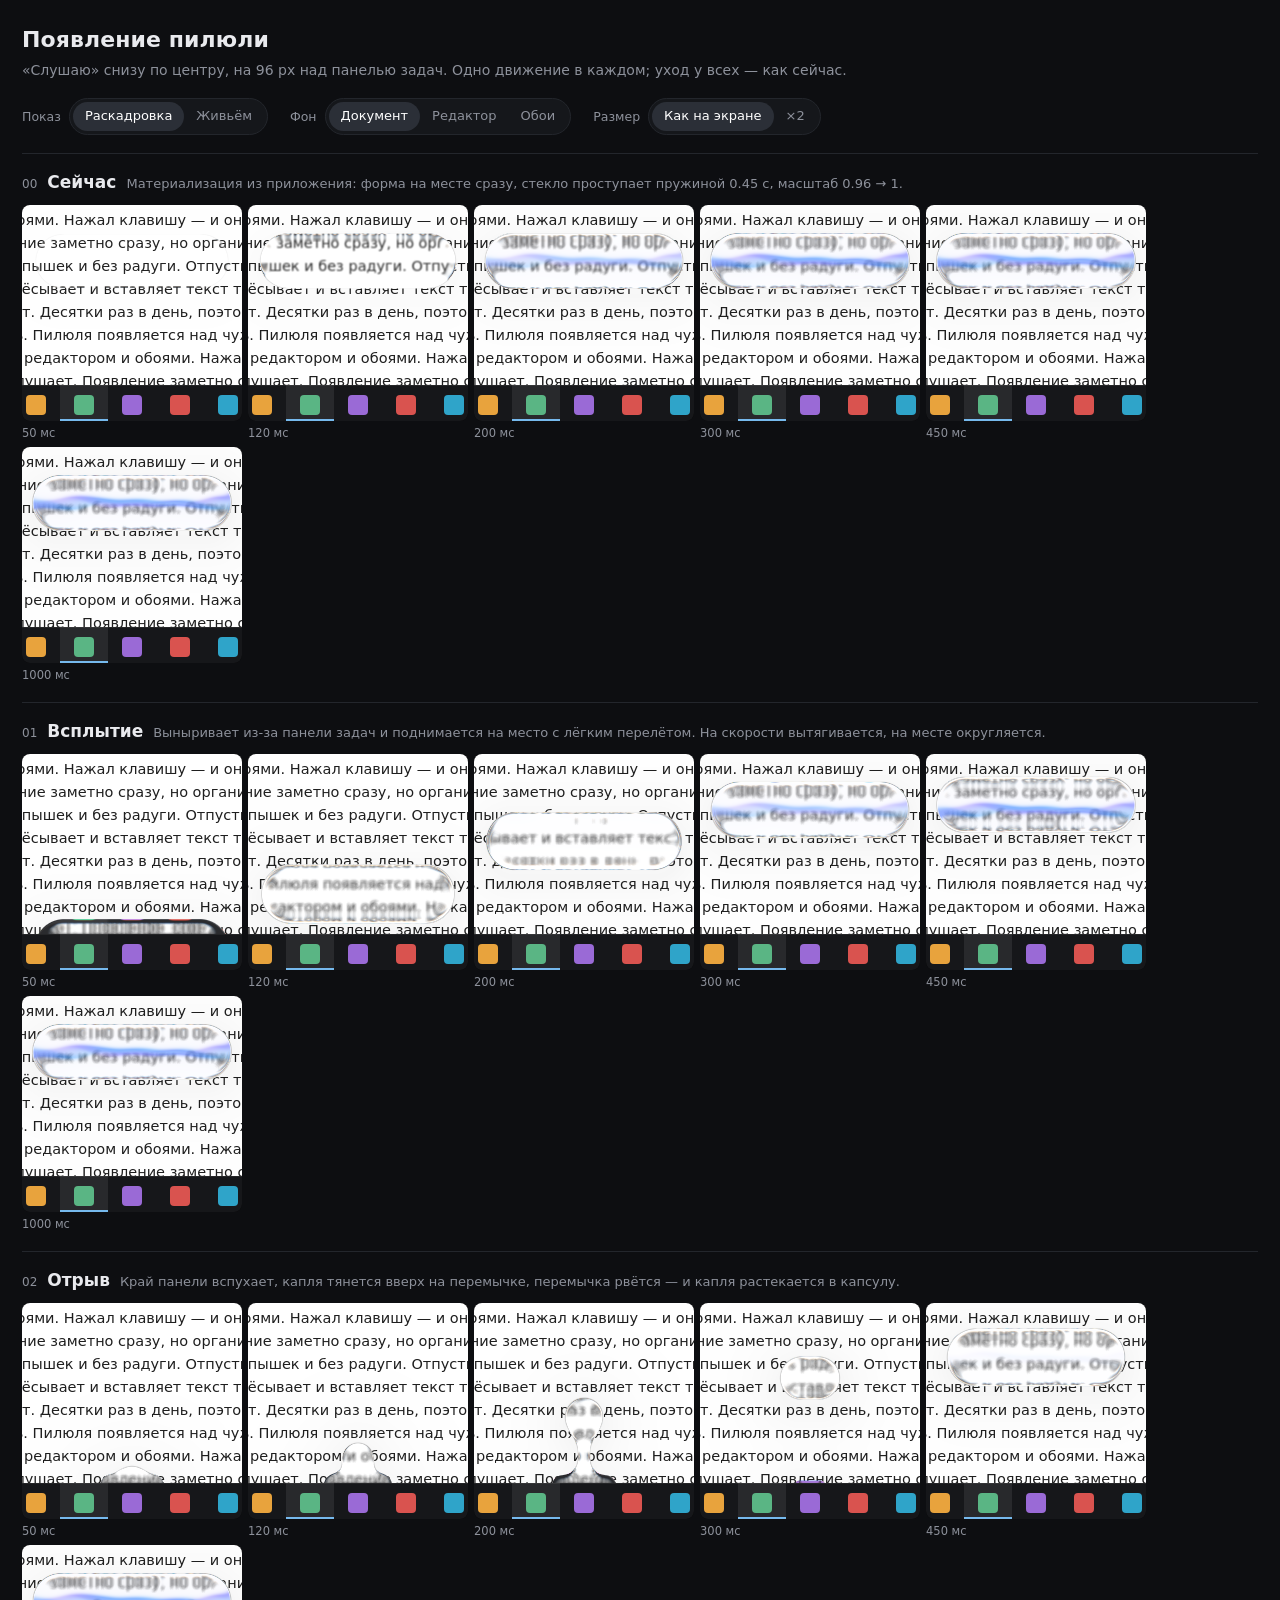
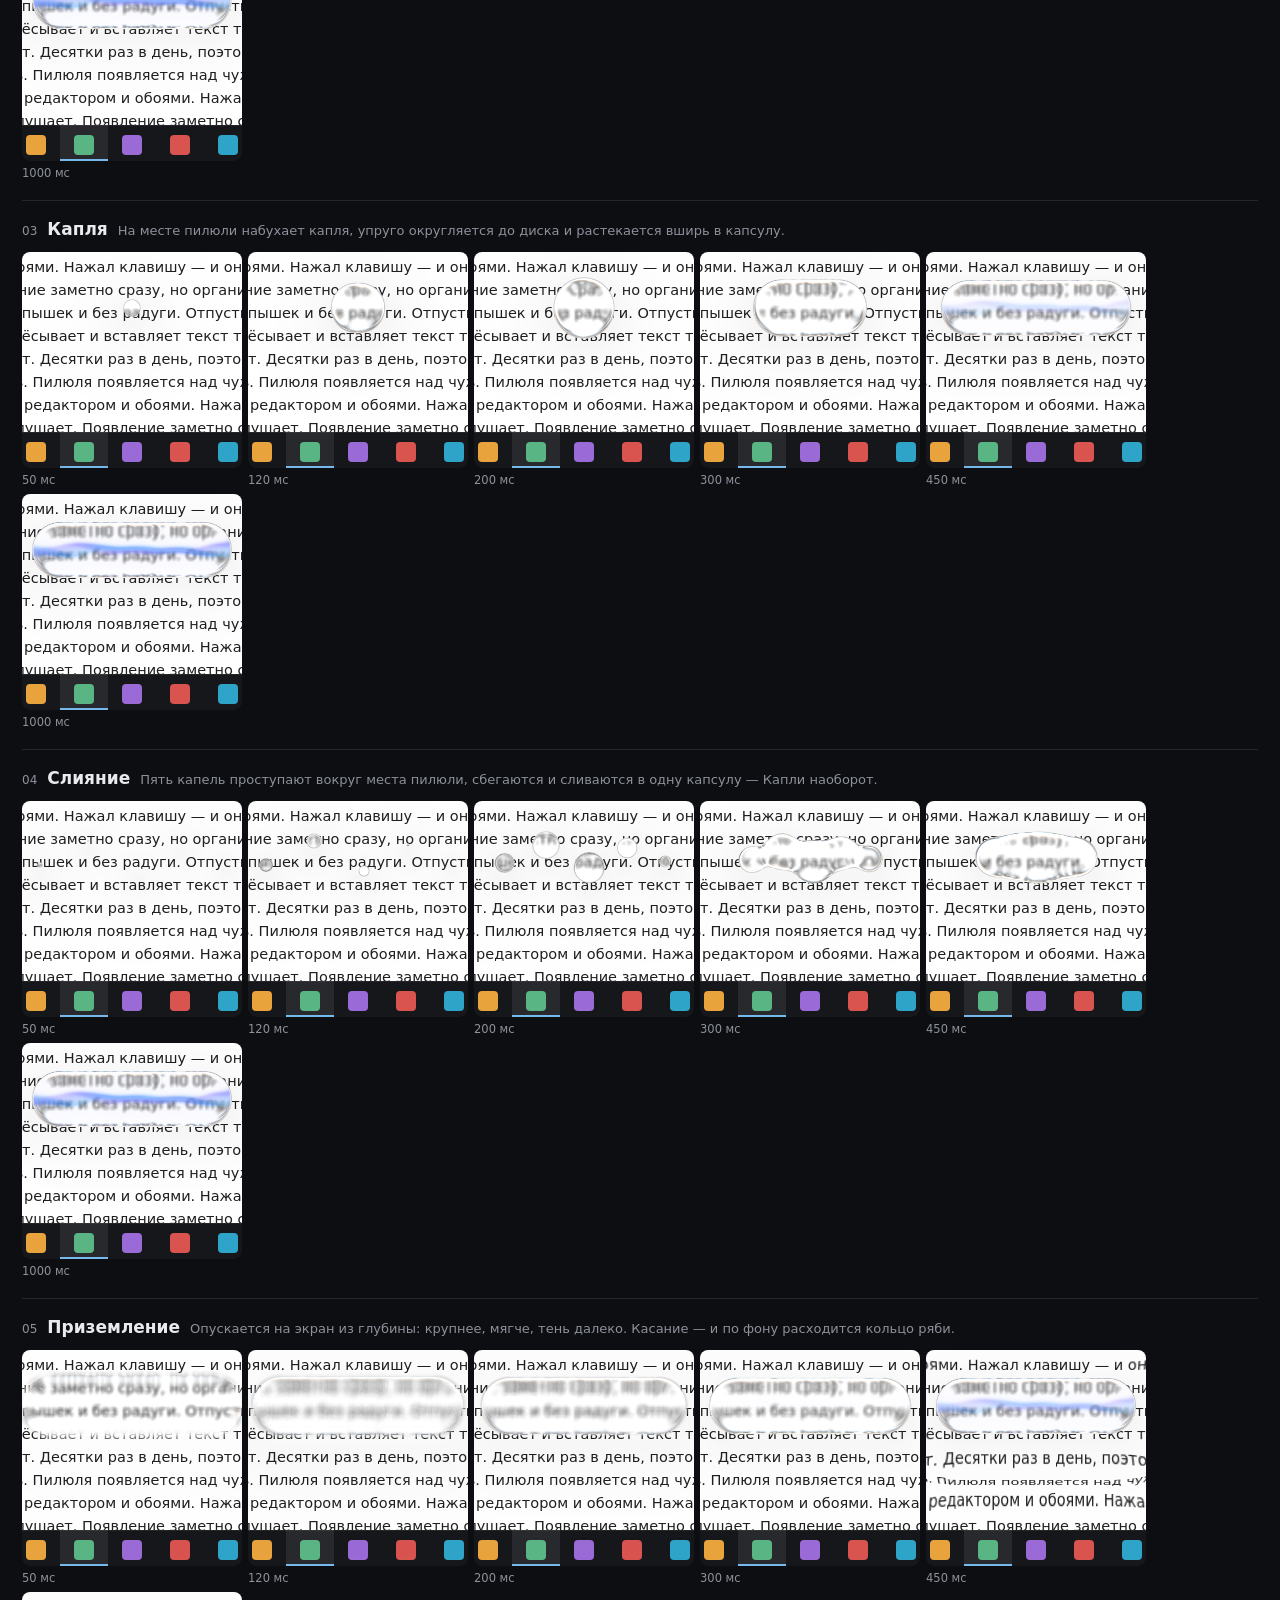
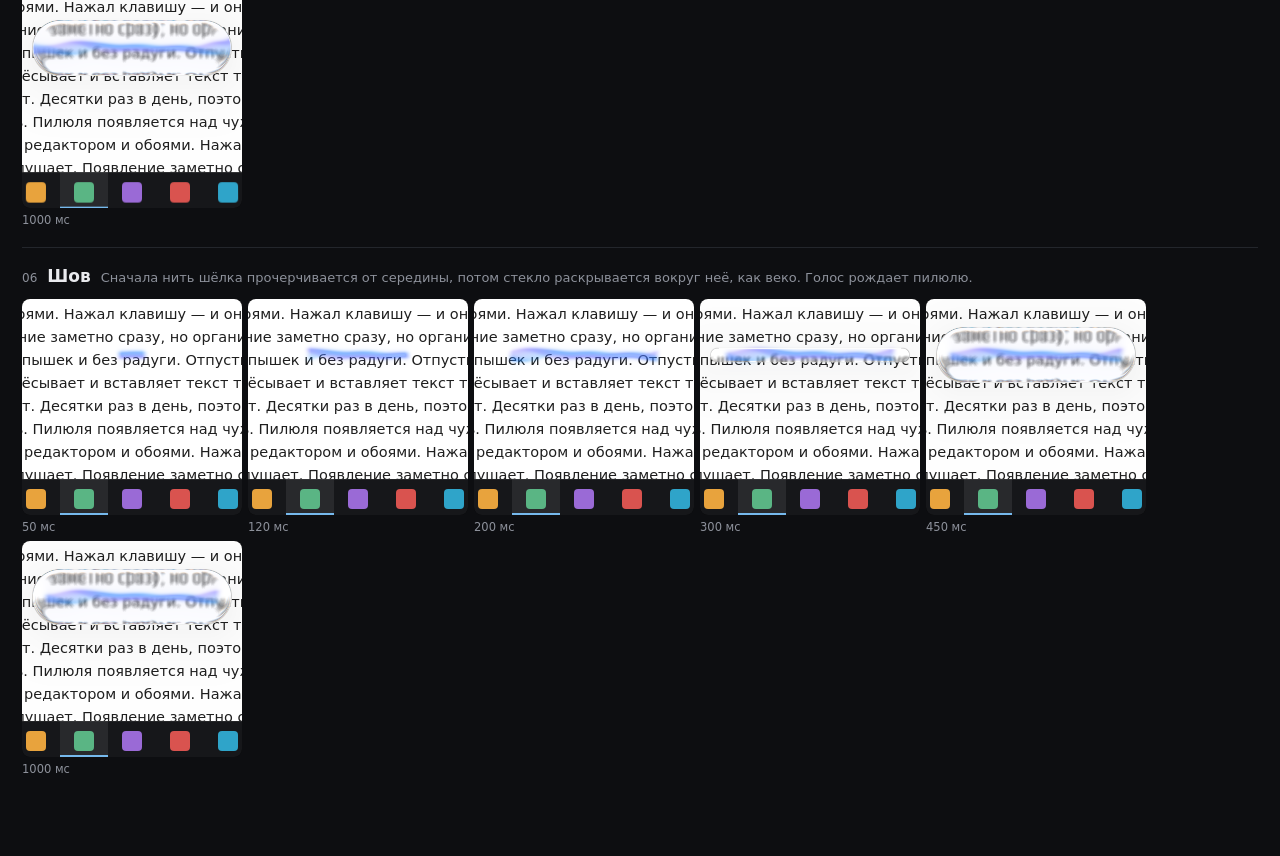
==== design/glass/birth/index.html @ 69b3b40e "Лаборатория: появление пилюли — шесть вариантов против материализации - design/glass/birth: раскадро" ====
<!doctype html>
<html lang="ru">
<head>
<meta charset="utf-8">
<meta name="viewport" content="width=device-width, initial-scale=1">
<title>Появление пилюли</title>
<style>
  :root {
    --bg: #0d0e11;
    --panel: #15171b;
    --line: #23262c;
    --text: #e9eaee;
    --muted: #8d919b;
    --accent: #ffffff;
  }
  * { box-sizing: border-box; }
  html, body { margin: 0; background: var(--bg); color: var(--text); }
  body { font: 14px/1.45 "Segoe UI Variable Text", "Segoe UI", system-ui, -apple-system, sans-serif; padding: 24px 22px 60px; }
  header { display: flex; flex-wrap: wrap; align-items: flex-end; justify-content: space-between; gap: 18px 32px; margin-bottom: 18px; }
  h1 { margin: 0; font-size: 22px; font-weight: 600; letter-spacing: 0.1px; }
  header p { margin: 4px 0 0; color: var(--muted); }
  .controls { display: flex; flex-wrap: wrap; gap: 10px 22px; }
  .seg { display: inline-flex; align-items: center; gap: 8px; color: var(--muted); }
  .seg > span { font-size: 12.5px; }
  .seg .opts { display: inline-flex; background: var(--panel); border: 1px solid var(--line); border-radius: 999px; padding: 3px; }
  .seg button {
    all: unset; cursor: pointer; padding: 5px 12px; border-radius: 999px; color: var(--muted); font-size: 13px;
    transition: background 0.15s ease, color 0.15s ease;
  }
  .seg button:hover { color: var(--text); }
  .seg button[aria-pressed="true"] { background: #2b2f37; color: var(--accent); }
  /* Класс задаёт inline-flex и перебивает атрибут hidden — возвращаем ему силу. */
  .seg[hidden] { display: none; }
  .row { padding: 16px 0 18px; border-top: 1px solid var(--line); }
  .meta { display: flex; align-items: baseline; gap: 10px; margin-bottom: 10px; flex-wrap: wrap; }
  .meta .num { color: var(--muted); font-size: 12px; font-variant-numeric: tabular-nums; }
  .meta h2 { margin: 0; font-size: 17px; font-weight: 600; }
  .meta p { margin: 0; color: var(--muted); font-size: 13px; }
  .frames { display: flex; flex-wrap: wrap; gap: 6px; }
  .frame { display: flex; flex-direction: column; gap: 4px; }
  .frame span { color: var(--muted); font-size: 11.5px; font-variant-numeric: tabular-nums; }
  .frame canvas, .live canvas { display: block; border-radius: 8px; background: #000; }
  .live { display: none; }
  body.is-live .live { display: block; }
  body.is-live .frames { display: none; }
  .error { color: #ff8a80; white-space: pre-wrap; font: 12px/1.4 Consolas, monospace; }
</style>
</head>
<body>
<header>
  <div>
    <h1>Появление пилюли</h1>
    <p>«Слушаю» снизу по центру, на 96 px над панелью задач. Одно движение в каждом; уход у всех — как сейчас.</p>
  </div>
  <div class="controls">
    <div class="seg" data-key="mode"><span>Показ</span><div class="opts">
      <button data-value="film">Раскадровка</button><button data-value="live">Живьём</button>
    </div></div>
    <div class="seg" data-key="speed"><span>Скорость</span><div class="opts">
      <button data-value="1">Как есть</button><button data-value="0.25">×¼</button>
    </div></div>
    <div class="seg" data-key="scene"><span>Фон</span><div class="opts">
      <button data-value="doc">Документ</button><button data-value="code">Редактор</button><button data-value="photo">Обои</button>
    </div></div>
    <div class="seg" data-key="zoom"><span>Размер</span><div class="opts">
      <button data-value="1">Как на экране</button><button data-value="2">×2</button>
    </div></div>
  </div>
</header>
<main id="rows"></main>
<script src="birth.js"></script>
</body>
</html>
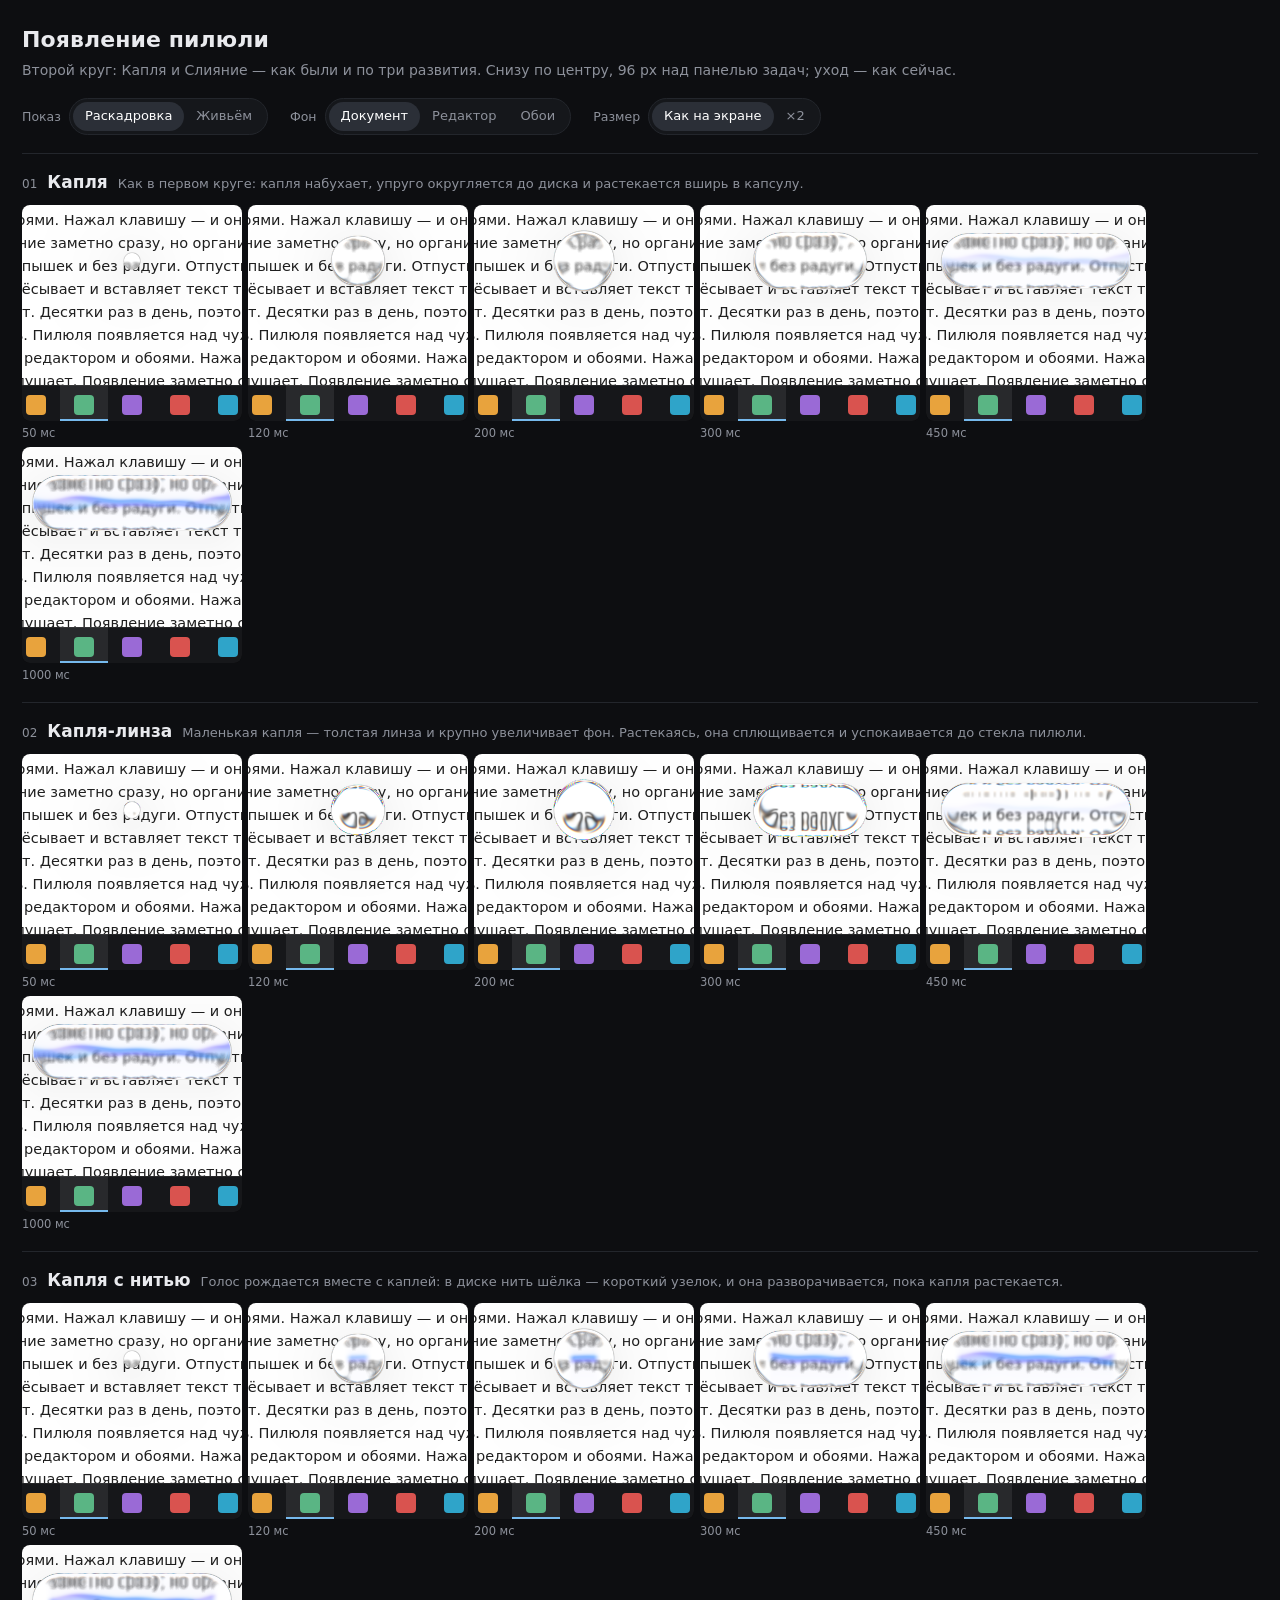
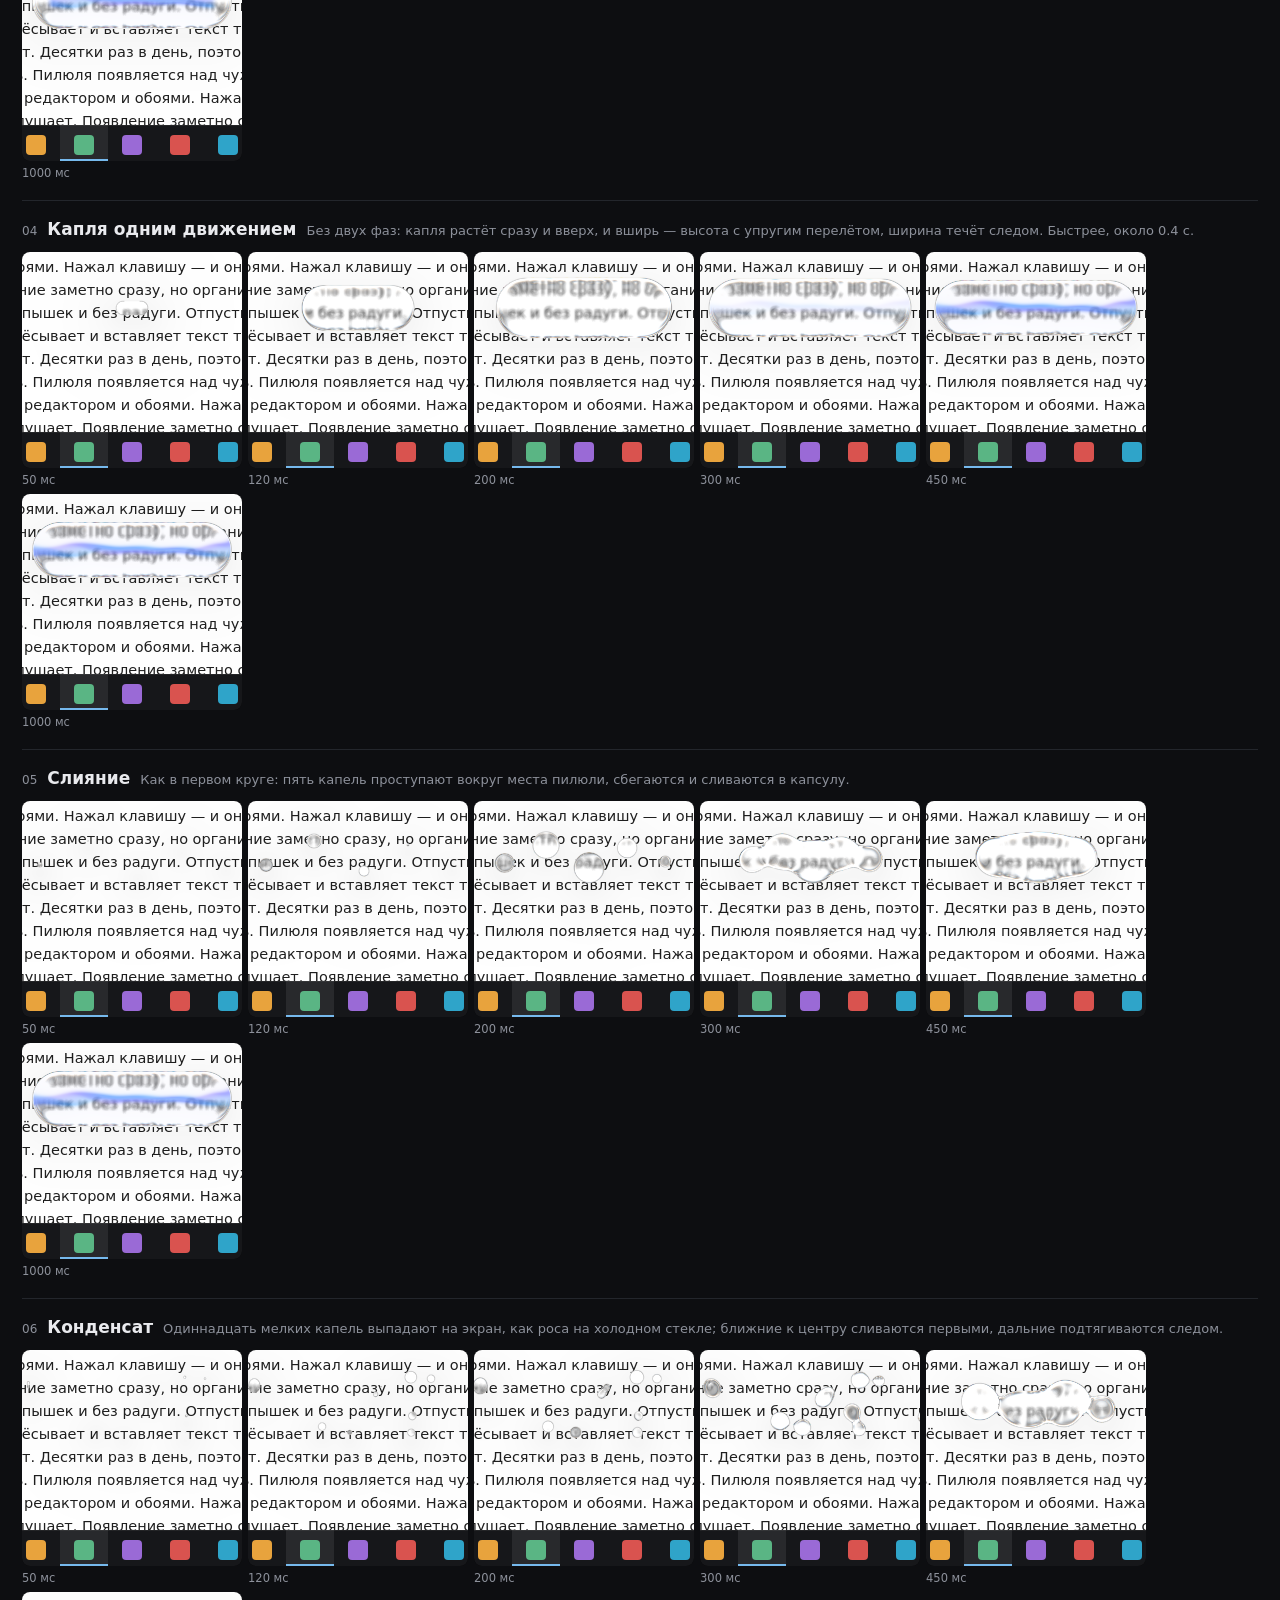
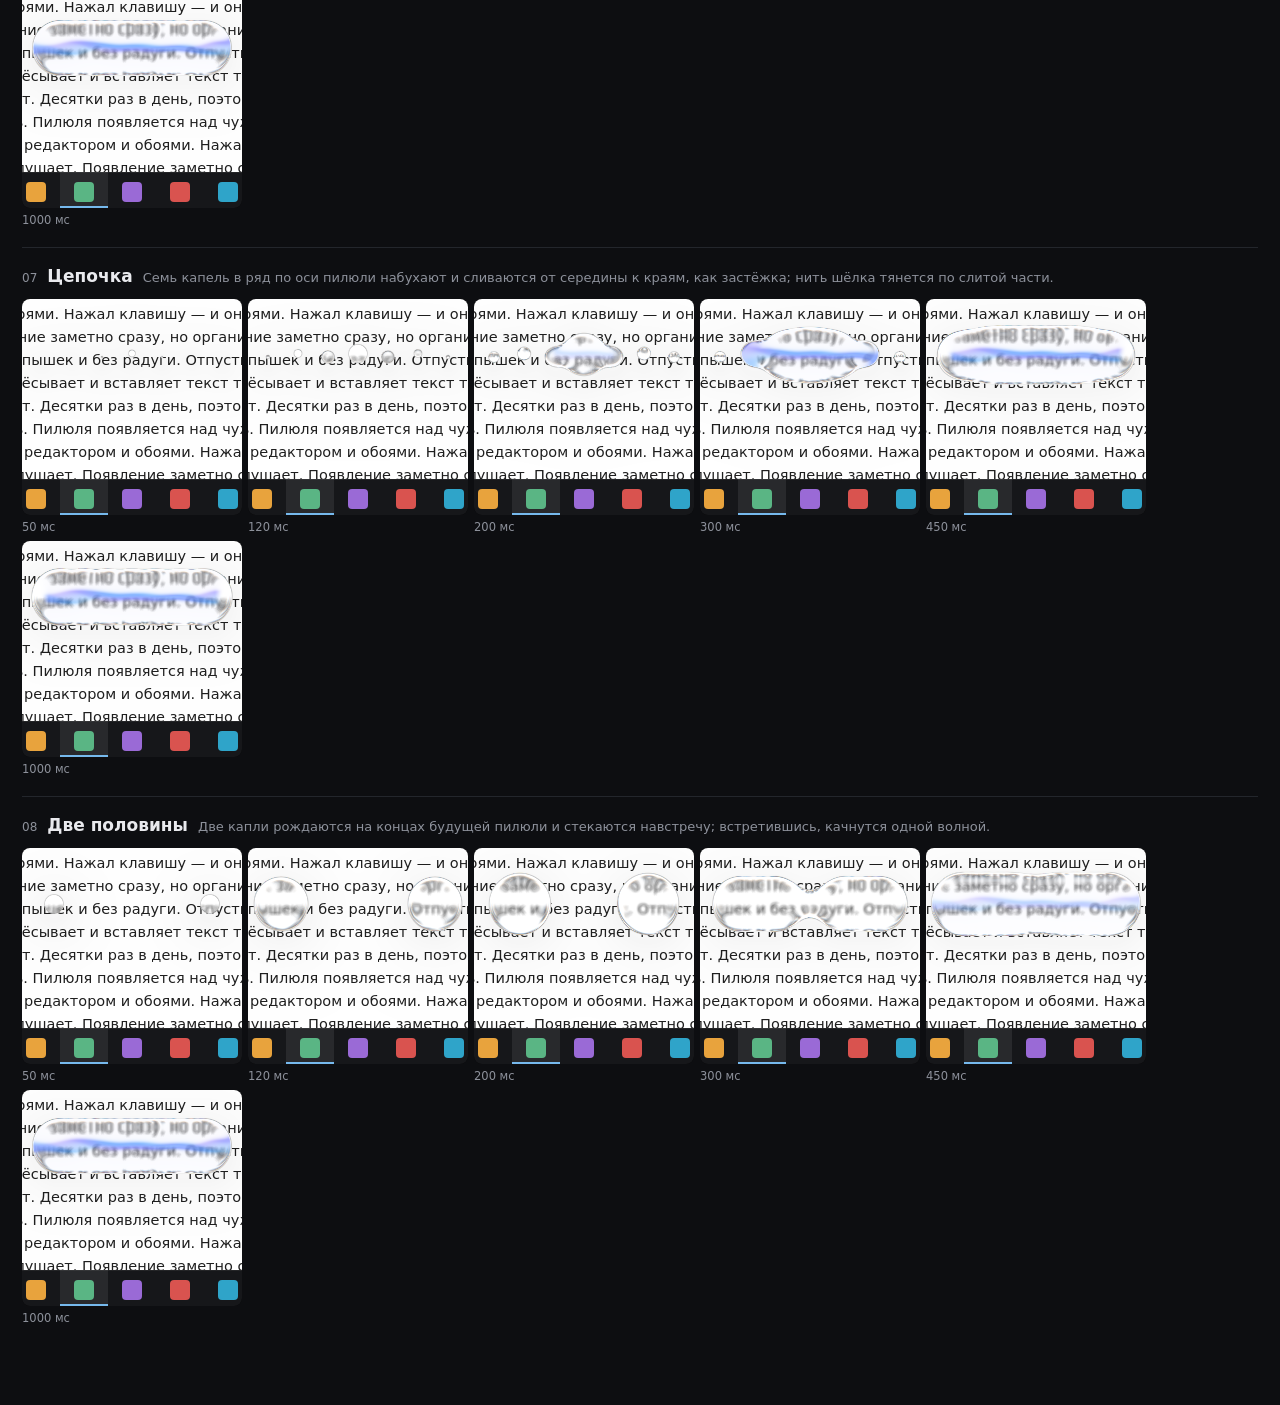
==== commit fd3c38ff: "Лаборатория: второй круг появления — Капля и Слияние с развитиями - Капля: линза, которая сплющивает" ====
--- a/design/glass/birth/index.html
+++ b/design/glass/birth/index.html
@@ -50,7 +50,7 @@
 <header>
   <div>
     <h1>Появление пилюли</h1>
-    <p>«Слушаю» снизу по центру, на 96 px над панелью задач. Одно движение в каждом; уход у всех — как сейчас.</p>
+    <p>Второй круг: Капля и Слияние — как были и по три развития. Снизу по центру, 96 px над панелью задач; уход — как сейчас.</p>
   </div>
   <div class="controls">
     <div class="seg" data-key="mode"><span>Показ</span><div class="opts">
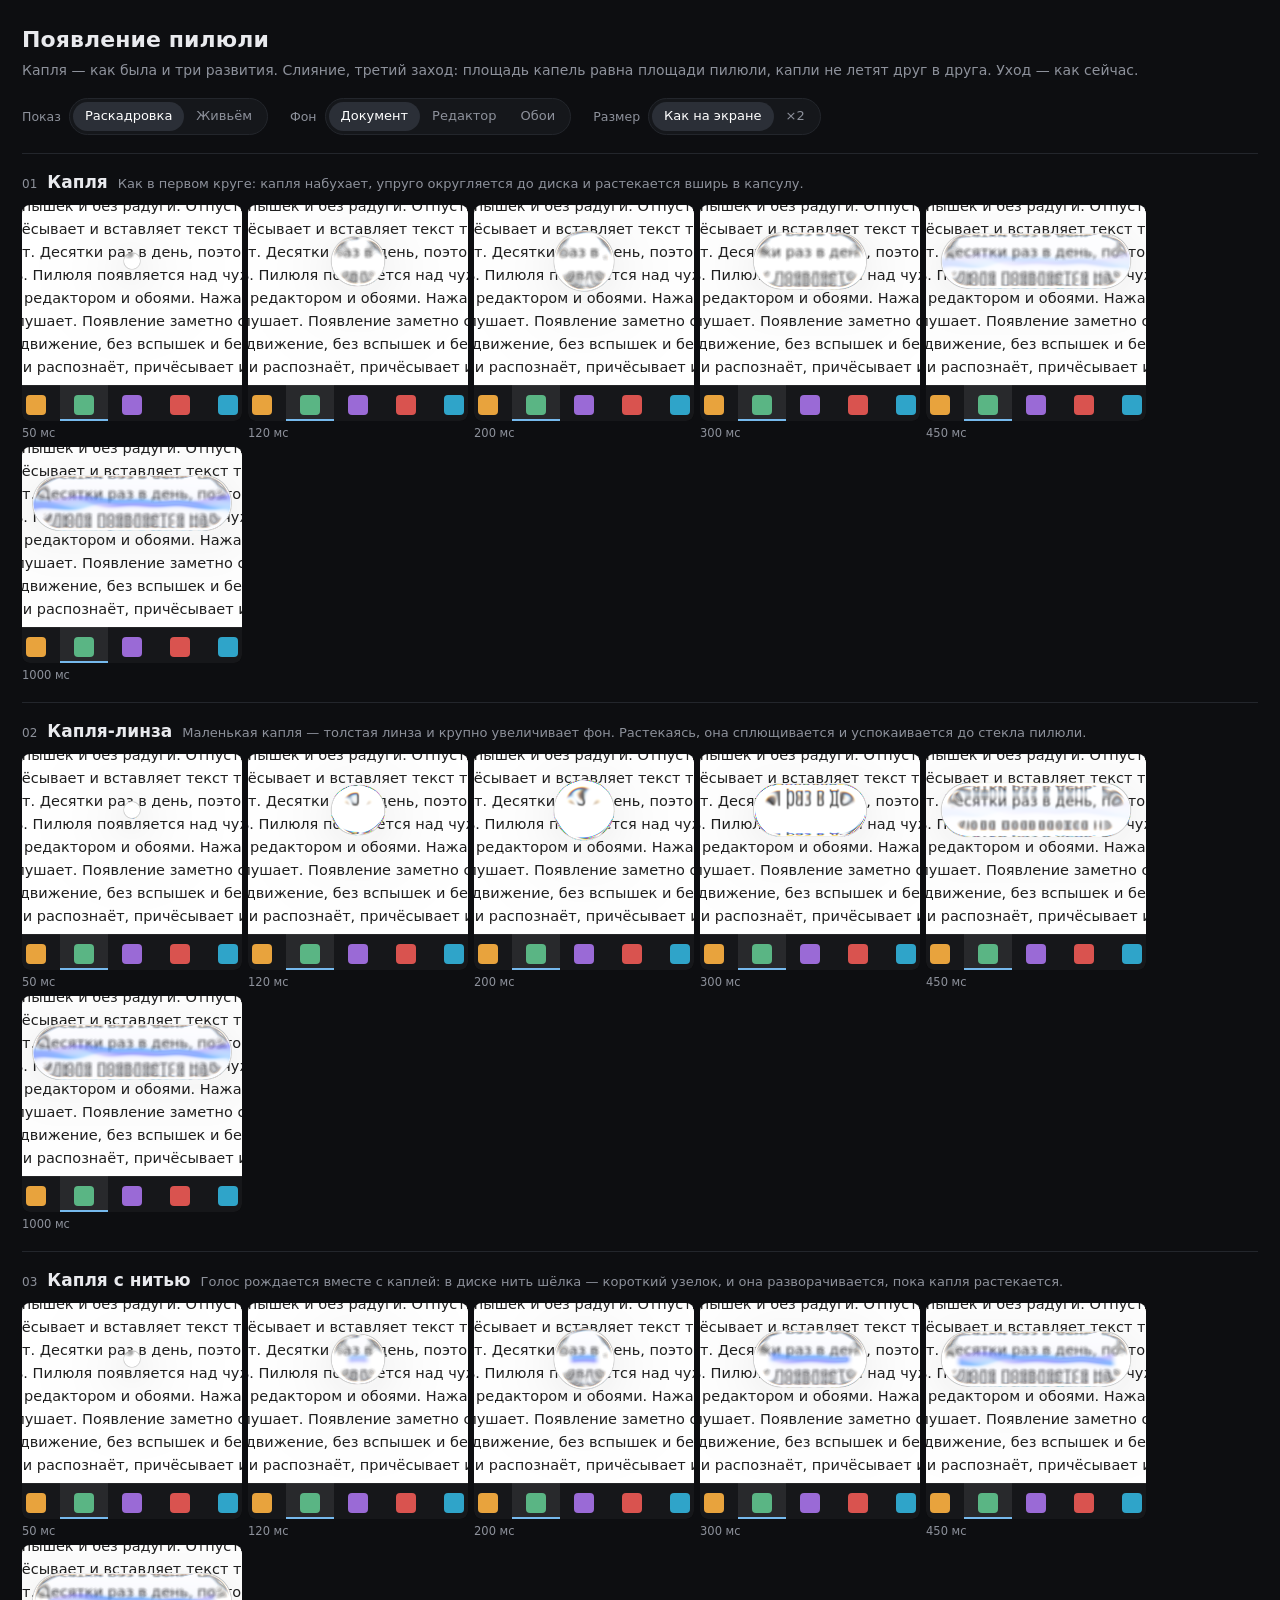
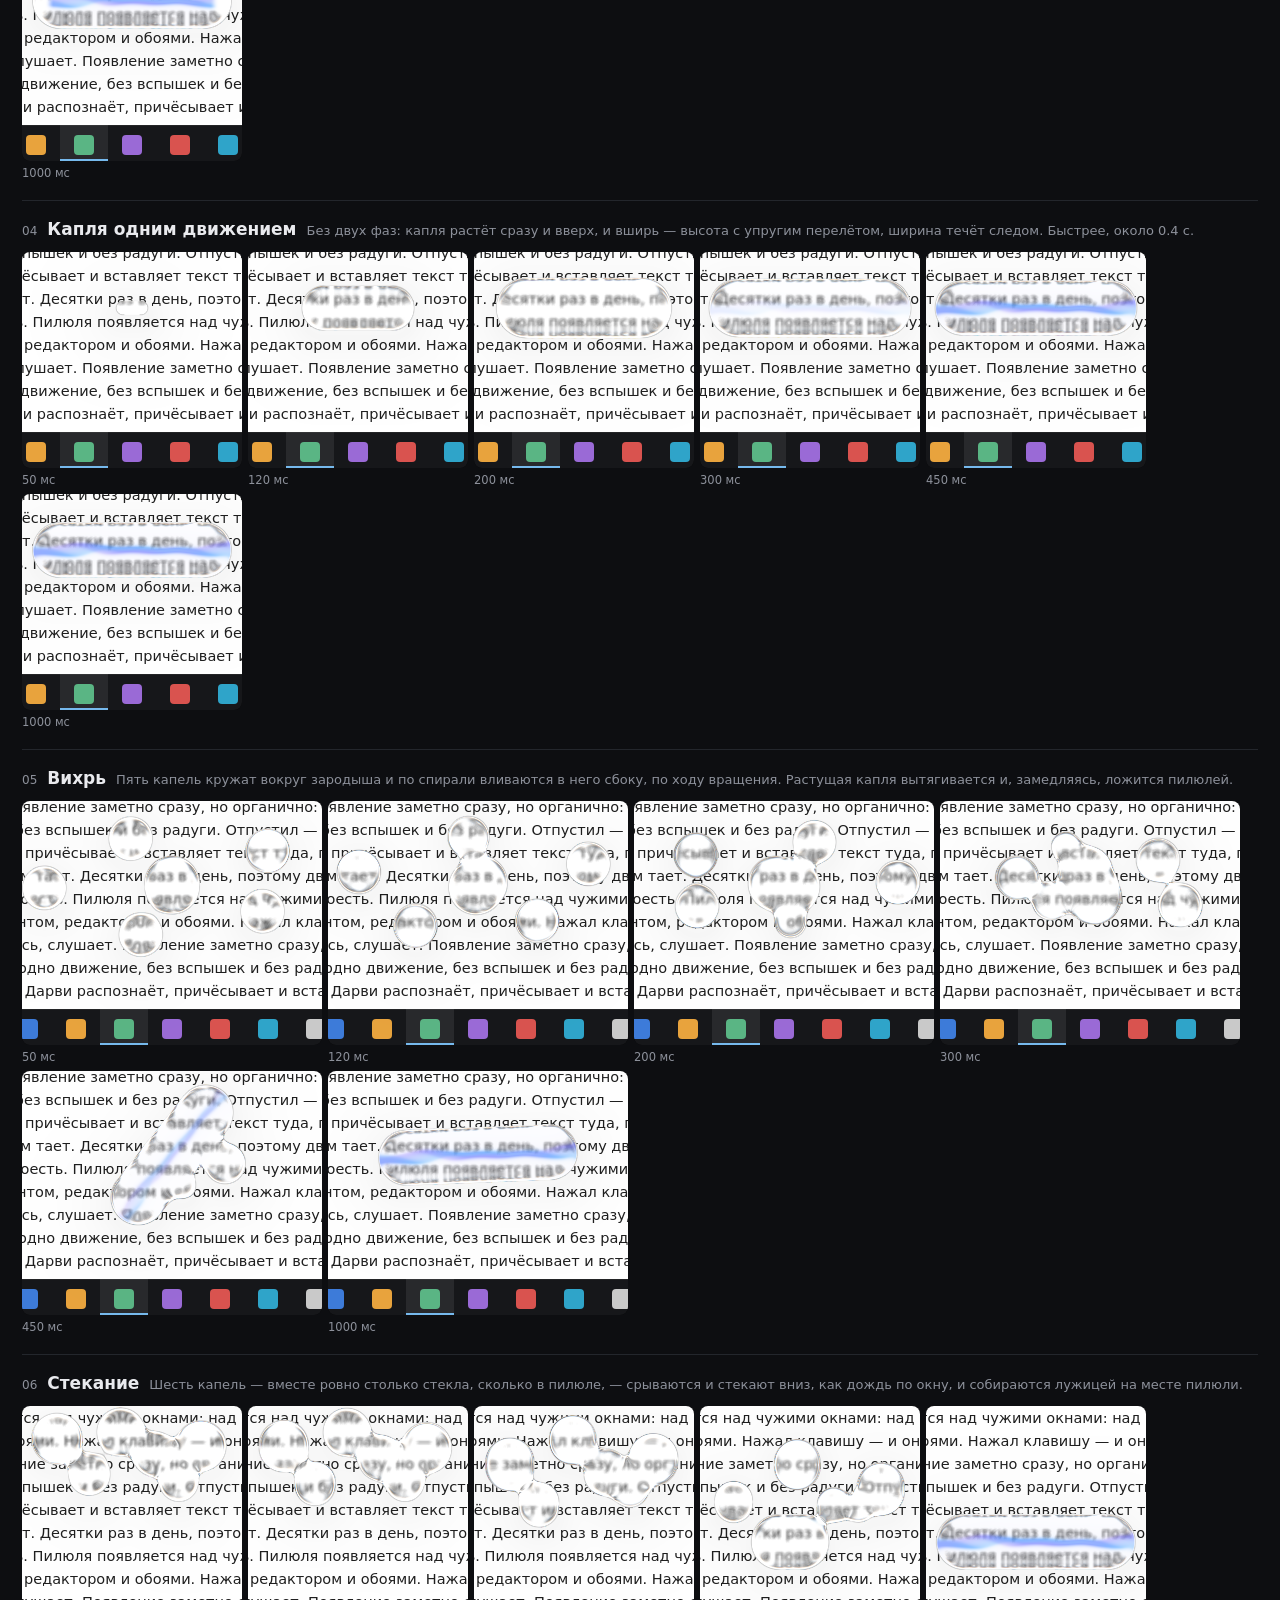
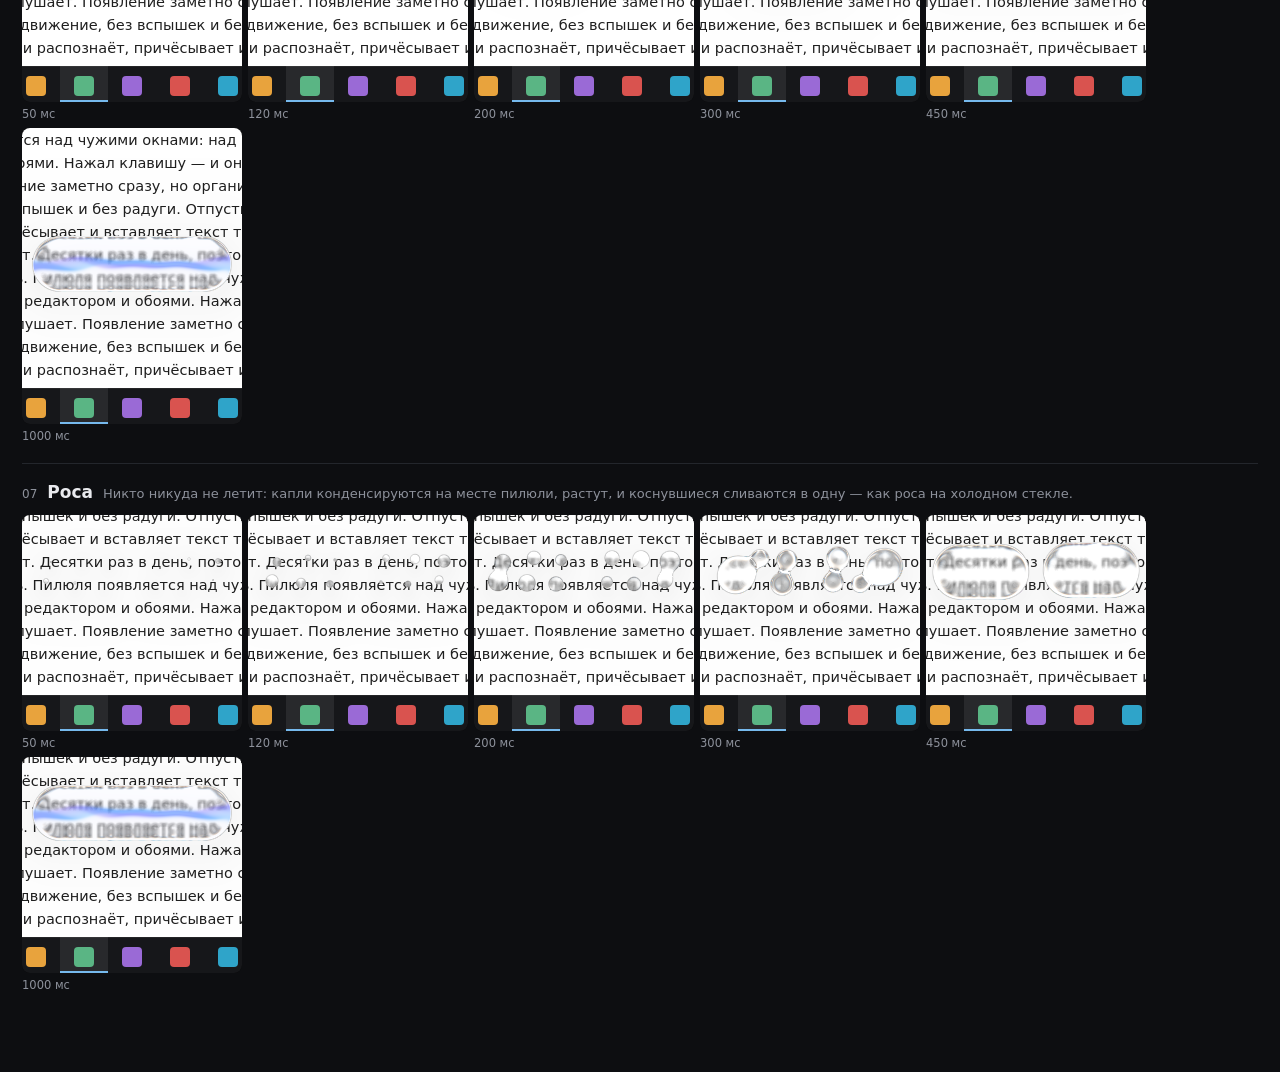
==== commit 2c1868e5: "Лаборатория: Слияние, третий заход — Вихрь, Стекание, Роса - площадь капель с начала равна площади п" ====
--- a/design/glass/birth/index.html
+++ b/design/glass/birth/index.html
@@ -50,7 +50,7 @@
 <header>
   <div>
     <h1>Появление пилюли</h1>
-    <p>Второй круг: Капля и Слияние — как были и по три развития. Снизу по центру, 96 px над панелью задач; уход — как сейчас.</p>
+    <p>Капля — как была и три развития. Слияние, третий заход: площадь капель равна площади пилюли, капли не летят друг в друга. Уход — как сейчас.</p>
   </div>
   <div class="controls">
     <div class="seg" data-key="mode"><span>Показ</span><div class="opts">
